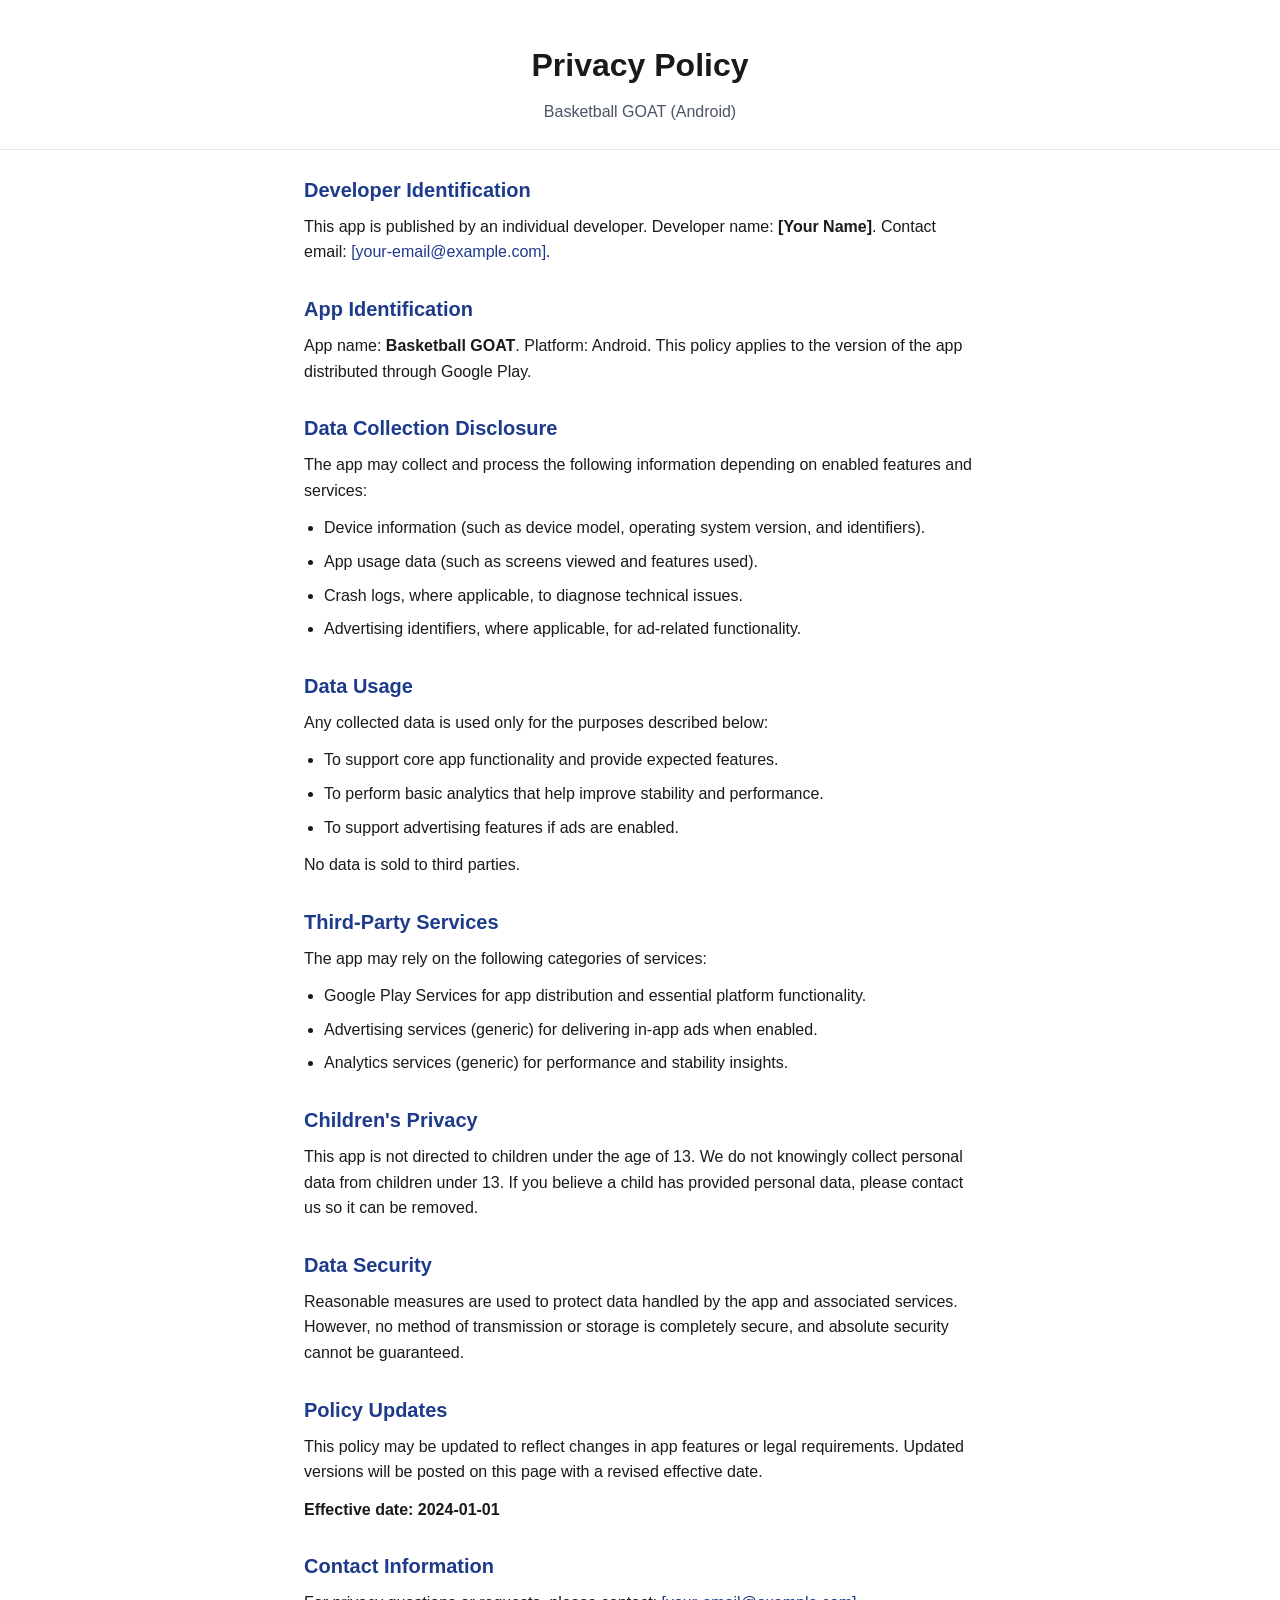
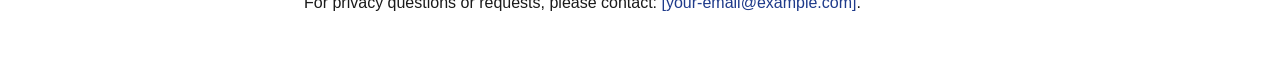
==== index.html @ cdba4edd "Add static privacy policy page" ====
<!DOCTYPE html>
<html lang="en">
<head>
  <meta charset="UTF-8">
  <meta name="viewport" content="width=device-width, initial-scale=1.0">
  <title>Privacy Policy | Basketball GOAT</title>
  <link rel="stylesheet" href="style.css">
</head>
<body>
  <header class="page-header">
    <h1>Privacy Policy</h1>
    <p class="app-name">Basketball GOAT (Android)</p>
  </header>

  <main>
    <section>
      <h2>Developer Identification</h2>
      <p>This app is published by an individual developer. Developer name: <strong>[Your Name]</strong>. Contact email: <a href="mailto:[your-email@example.com]">[your-email@example.com]</a>.</p>
    </section>

    <section>
      <h2>App Identification</h2>
      <p>App name: <strong>Basketball GOAT</strong>. Platform: Android. This policy applies to the version of the app distributed through Google Play.</p>
    </section>

    <section>
      <h2>Data Collection Disclosure</h2>
      <p>The app may collect and process the following information depending on enabled features and services:</p>
      <ul>
        <li>Device information (such as device model, operating system version, and identifiers).</li>
        <li>App usage data (such as screens viewed and features used).</li>
        <li>Crash logs, where applicable, to diagnose technical issues.</li>
        <li>Advertising identifiers, where applicable, for ad-related functionality.</li>
      </ul>
    </section>

    <section>
      <h2>Data Usage</h2>
      <p>Any collected data is used only for the purposes described below:</p>
      <ul>
        <li>To support core app functionality and provide expected features.</li>
        <li>To perform basic analytics that help improve stability and performance.</li>
        <li>To support advertising features if ads are enabled.</li>
      </ul>
      <p>No data is sold to third parties.</p>
    </section>

    <section>
      <h2>Third-Party Services</h2>
      <p>The app may rely on the following categories of services:</p>
      <ul>
        <li>Google Play Services for app distribution and essential platform functionality.</li>
        <li>Advertising services (generic) for delivering in-app ads when enabled.</li>
        <li>Analytics services (generic) for performance and stability insights.</li>
      </ul>
    </section>

    <section>
      <h2>Children's Privacy</h2>
      <p>This app is not directed to children under the age of 13. We do not knowingly collect personal data from children under 13. If you believe a child has provided personal data, please contact us so it can be removed.</p>
    </section>

    <section>
      <h2>Data Security</h2>
      <p>Reasonable measures are used to protect data handled by the app and associated services. However, no method of transmission or storage is completely secure, and absolute security cannot be guaranteed.</p>
    </section>

    <section>
      <h2>Policy Updates</h2>
      <p>This policy may be updated to reflect changes in app features or legal requirements. Updated versions will be posted on this page with a revised effective date.</p>
      <p class="effective-date">Effective date: 2024-01-01</p>
    </section>

    <section>
      <h2>Contact Information</h2>
      <p>For privacy questions or requests, please contact: <a href="mailto:[your-email@example.com]">[your-email@example.com]</a>.</p>
    </section>
  </main>
</body>
</html>
---- style.css ----
:root {
  --text-color: #1a1a1a;
  --bg-color: #ffffff;
  --accent-color: #1e3a8a;
  --muted-color: #4b5563;
}

* {
  box-sizing: border-box;
}

body {
  margin: 0;
  font-family: 'Helvetica Neue', Arial, sans-serif;
  color: var(--text-color);
  background-color: var(--bg-color);
  line-height: 1.6;
}

.page-header {
  text-align: center;
  padding: 2.5rem 1rem 1.5rem;
  border-bottom: 1px solid #e5e7eb;
}

.page-header h1 {
  margin: 0 0 0.5rem;
  font-size: 2rem;
}

.page-header .app-name {
  margin: 0;
  color: var(--muted-color);
  font-size: 1rem;
}

main {
  max-width: 720px;
  margin: 0 auto;
  padding: 1.5rem;
}

section {
  margin-bottom: 1.75rem;
}

h2 {
  font-size: 1.25rem;
  margin: 0 0 0.5rem;
  color: var(--accent-color);
}

p {
  margin: 0 0 0.75rem;
}

ul {
  margin: 0 0 0.75rem 1.25rem;
  padding: 0;
}

li {
  margin-bottom: 0.5rem;
}

a {
  color: var(--accent-color);
  text-decoration: none;
}

a:hover,
a:focus {
  text-decoration: underline;
}

.effective-date {
  font-weight: bold;
}

@media (max-width: 600px) {
  main {
    padding: 1.25rem 1rem 2rem;
  }

  .page-header h1 {
    font-size: 1.75rem;
  }
}
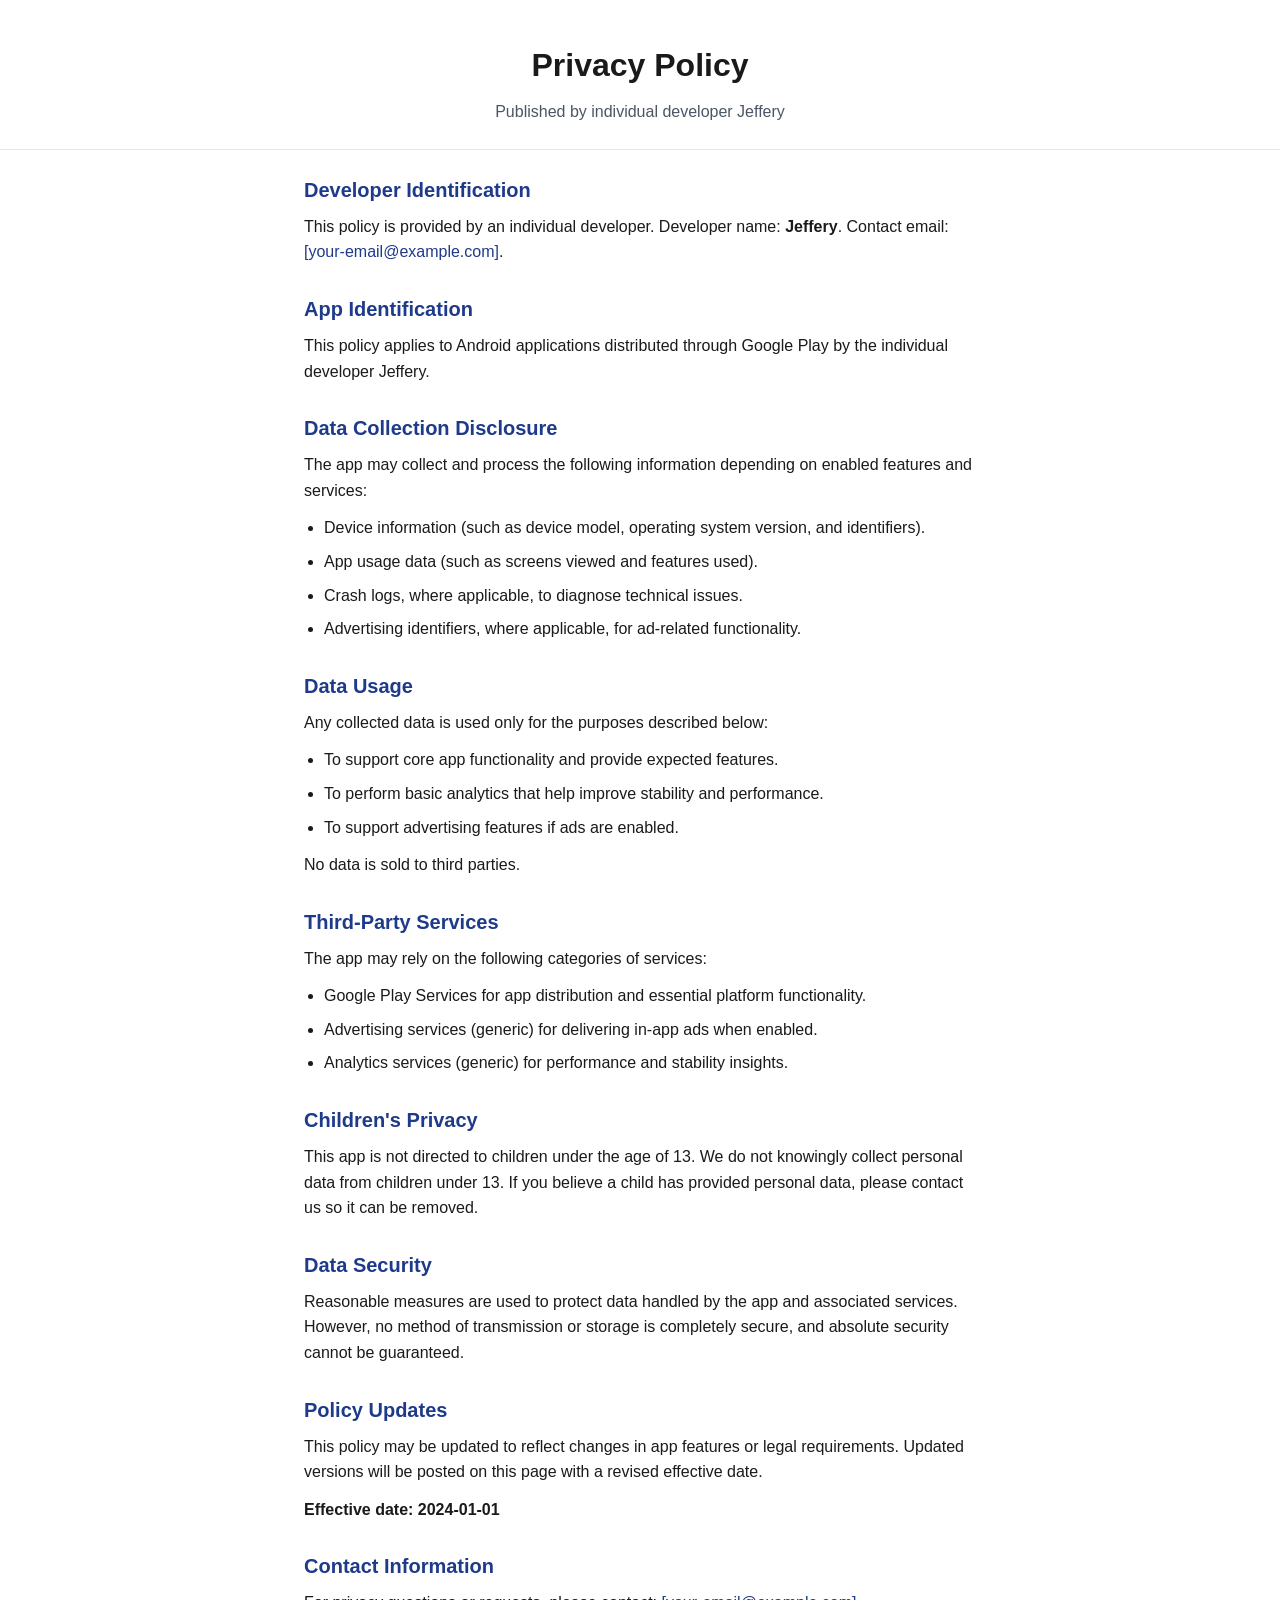
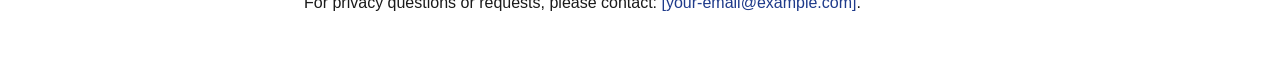
==== commit 69a38aff: "Update privacy policy developer details" ====
--- a/index.html
+++ b/index.html
@@ -3,24 +3,24 @@
 <head>
   <meta charset="UTF-8">
   <meta name="viewport" content="width=device-width, initial-scale=1.0">
-  <title>Privacy Policy | Basketball GOAT</title>
+  <title>Privacy Policy | Jeffery</title>
   <link rel="stylesheet" href="style.css">
 </head>
 <body>
   <header class="page-header">
     <h1>Privacy Policy</h1>
-    <p class="app-name">Basketball GOAT (Android)</p>
+    <p class="app-name">Published by individual developer Jeffery</p>
   </header>
 
   <main>
     <section>
       <h2>Developer Identification</h2>
-      <p>This app is published by an individual developer. Developer name: <strong>[Your Name]</strong>. Contact email: <a href="mailto:[your-email@example.com]">[your-email@example.com]</a>.</p>
+      <p>This policy is provided by an individual developer. Developer name: <strong>Jeffery</strong>. Contact email: <a href="mailto:[your-email@example.com]">[your-email@example.com]</a>.</p>
     </section>
 
     <section>
       <h2>App Identification</h2>
-      <p>App name: <strong>Basketball GOAT</strong>. Platform: Android. This policy applies to the version of the app distributed through Google Play.</p>
+      <p>This policy applies to Android applications distributed through Google Play by the individual developer Jeffery.</p>
     </section>
 
     <section>
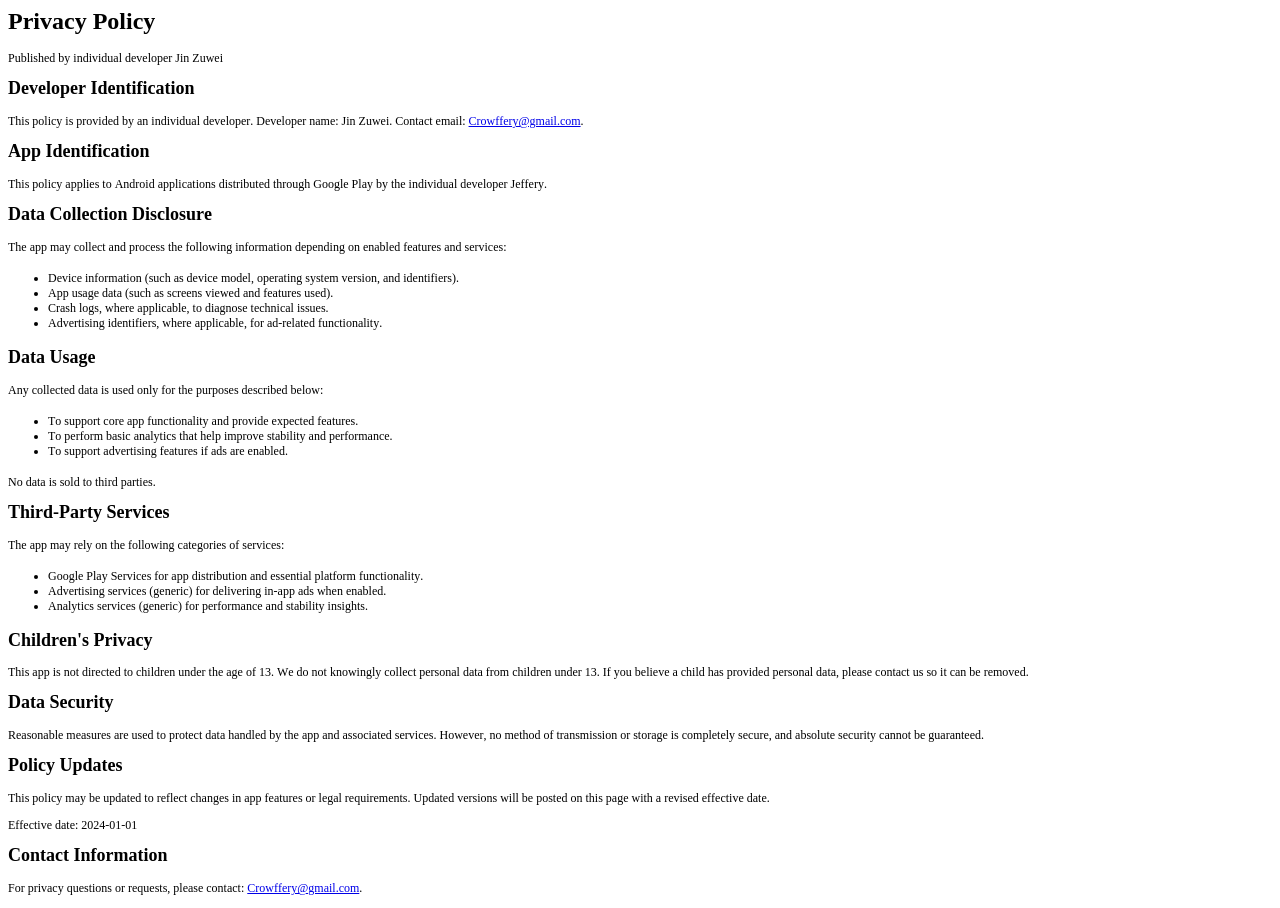
==== commit 35899211: "修改人命" ====
--- a/index.html
+++ b/index.html
@@ -1,80 +1,58 @@
-<!DOCTYPE html>
-<html lang="en">
+<!DOCTYPE html PUBLIC "-//W3C//DTD HTML 4.01//EN" "http://www.w3.org/TR/html4/strict.dtd">
+<html>
 <head>
-  <meta charset="UTF-8">
-  <meta name="viewport" content="width=device-width, initial-scale=1.0">
-  <title>Privacy Policy | Jeffery</title>
-  <link rel="stylesheet" href="style.css">
+  <meta http-equiv="Content-Type" content="text/html; charset=utf-8">
+  <meta http-equiv="Content-Style-Type" content="text/css">
+  <title></title>
+  <meta name="Generator" content="Cocoa HTML Writer">
+  <meta name="CocoaVersion" content="2685.1">
+  <style type="text/css">
+    p.p2 {margin: 0.0px 0.0px 12.0px 0.0px; font: 12.0px Times; -webkit-text-stroke: #000000}
+    li.li4 {margin: 0.0px 0.0px 0.0px 0.0px; font: 12.0px Times; -webkit-text-stroke: #000000}
+    span.s1 {font-kerning: none}
+    span.s2 {text-decoration: underline ; font-kerning: none; color: #0000e9; -webkit-text-stroke: 0px #0000e9}
+    span.s3 {-webkit-text-stroke: 0px #000000}
+    ul.ul1 {list-style-type: disc}
+  </style>
 </head>
 <body>
-  <header class="page-header">
-    <h1>Privacy Policy</h1>
-    <p class="app-name">Published by individual developer Jeffery</p>
-  </header>
-
-  <main>
-    <section>
-      <h2>Developer Identification</h2>
-      <p>This policy is provided by an individual developer. Developer name: <strong>Jeffery</strong>. Contact email: <a href="mailto:[your-email@example.com]">[your-email@example.com]</a>.</p>
-    </section>
-
-    <section>
-      <h2>App Identification</h2>
-      <p>This policy applies to Android applications distributed through Google Play by the individual developer Jeffery.</p>
-    </section>
-
-    <section>
-      <h2>Data Collection Disclosure</h2>
-      <p>The app may collect and process the following information depending on enabled features and services:</p>
-      <ul>
-        <li>Device information (such as device model, operating system version, and identifiers).</li>
-        <li>App usage data (such as screens viewed and features used).</li>
-        <li>Crash logs, where applicable, to diagnose technical issues.</li>
-        <li>Advertising identifiers, where applicable, for ad-related functionality.</li>
-      </ul>
-    </section>
-
-    <section>
-      <h2>Data Usage</h2>
-      <p>Any collected data is used only for the purposes described below:</p>
-      <ul>
-        <li>To support core app functionality and provide expected features.</li>
-        <li>To perform basic analytics that help improve stability and performance.</li>
-        <li>To support advertising features if ads are enabled.</li>
-      </ul>
-      <p>No data is sold to third parties.</p>
-    </section>
-
-    <section>
-      <h2>Third-Party Services</h2>
-      <p>The app may rely on the following categories of services:</p>
-      <ul>
-        <li>Google Play Services for app distribution and essential platform functionality.</li>
-        <li>Advertising services (generic) for delivering in-app ads when enabled.</li>
-        <li>Analytics services (generic) for performance and stability insights.</li>
-      </ul>
-    </section>
-
-    <section>
-      <h2>Children's Privacy</h2>
-      <p>This app is not directed to children under the age of 13. We do not knowingly collect personal data from children under 13. If you believe a child has provided personal data, please contact us so it can be removed.</p>
-    </section>
-
-    <section>
-      <h2>Data Security</h2>
-      <p>Reasonable measures are used to protect data handled by the app and associated services. However, no method of transmission or storage is completely secure, and absolute security cannot be guaranteed.</p>
-    </section>
-
-    <section>
-      <h2>Policy Updates</h2>
-      <p>This policy may be updated to reflect changes in app features or legal requirements. Updated versions will be posted on this page with a revised effective date.</p>
-      <p class="effective-date">Effective date: 2024-01-01</p>
-    </section>
-
-    <section>
-      <h2>Contact Information</h2>
-      <p>For privacy questions or requests, please contact: <a href="mailto:[your-email@example.com]">[your-email@example.com]</a>.</p>
-    </section>
-  </main>
+<h1 style="margin: 0.0px 0.0px 16.1px 0.0px; font: 24.0px Times; -webkit-text-stroke: #000000"><span class="s1"><b>Privacy Policy</b></span></h1>
+<p class="p2"><span class="s1">Published by individual developer Jin Zuwei</span></p>
+<h2 style="margin: 0.0px 0.0px 14.9px 0.0px; font: 18.0px Times; -webkit-text-stroke: #000000"><span class="s1"><b>Developer Identification</b></span></h2>
+<p class="p2"><span class="s1">This policy is provided by an individual developer. Developer name: Jin Zuwei. Contact email: </span><span class="s2">Crowffery@gmail.com</span><span class="s1">.</span></p>
+<h2 style="margin: 0.0px 0.0px 14.9px 0.0px; font: 18.0px Times; -webkit-text-stroke: #000000"><span class="s1"><b>App Identification</b></span></h2>
+<p class="p2"><span class="s1">This policy applies to Android applications distributed through Google Play by the individual developer Jeffery.</span></p>
+<h2 style="margin: 0.0px 0.0px 14.9px 0.0px; font: 18.0px Times; -webkit-text-stroke: #000000"><span class="s1"><b>Data Collection Disclosure</b></span></h2>
+<p class="p2"><span class="s1">The app may collect and process the following information depending on enabled features and services:</span></p>
+<ul class="ul1">
+  <li class="li4"><span class="s3"></span><span class="s1">Device information (such as device model, operating system version, and identifiers).</span></li>
+  <li class="li4"><span class="s3"></span><span class="s1">App usage data (such as screens viewed and features used).</span></li>
+  <li class="li4"><span class="s3"></span><span class="s1">Crash logs, where applicable, to diagnose technical issues.</span></li>
+  <li class="li4"><span class="s3"></span><span class="s1">Advertising identifiers, where applicable, for ad-related functionality.</span></li>
+</ul>
+<h2 style="margin: 0.0px 0.0px 14.9px 0.0px; font: 18.0px Times; -webkit-text-stroke: #000000"><span class="s1"><b>Data Usage</b></span></h2>
+<p class="p2"><span class="s1">Any collected data is used only for the purposes described below:</span></p>
+<ul class="ul1">
+  <li class="li4"><span class="s3"></span><span class="s1">To support core app functionality and provide expected features.</span></li>
+  <li class="li4"><span class="s3"></span><span class="s1">To perform basic analytics that help improve stability and performance.</span></li>
+  <li class="li4"><span class="s3"></span><span class="s1">To support advertising features if ads are enabled.</span></li>
+</ul>
+<p class="p2"><span class="s1">No data is sold to third parties.</span></p>
+<h2 style="margin: 0.0px 0.0px 14.9px 0.0px; font: 18.0px Times; -webkit-text-stroke: #000000"><span class="s1"><b>Third-Party Services</b></span></h2>
+<p class="p2"><span class="s1">The app may rely on the following categories of services:</span></p>
+<ul class="ul1">
+  <li class="li4"><span class="s3"></span><span class="s1">Google Play Services for app distribution and essential platform functionality.</span></li>
+  <li class="li4"><span class="s3"></span><span class="s1">Advertising services (generic) for delivering in-app ads when enabled.</span></li>
+  <li class="li4"><span class="s3"></span><span class="s1">Analytics services (generic) for performance and stability insights.</span></li>
+</ul>
+<h2 style="margin: 0.0px 0.0px 14.9px 0.0px; font: 18.0px Times; -webkit-text-stroke: #000000"><span class="s1"><b>Children's Privacy</b></span></h2>
+<p class="p2"><span class="s1">This app is not directed to children under the age of 13. We do not knowingly collect personal data from children under 13. If you believe a child has provided personal data, please contact us so it can be removed.</span></p>
+<h2 style="margin: 0.0px 0.0px 14.9px 0.0px; font: 18.0px Times; -webkit-text-stroke: #000000"><span class="s1"><b>Data Security</b></span></h2>
+<p class="p2"><span class="s1">Reasonable measures are used to protect data handled by the app and associated services. However, no method of transmission or storage is completely secure, and absolute security cannot be guaranteed.</span></p>
+<h2 style="margin: 0.0px 0.0px 14.9px 0.0px; font: 18.0px Times; -webkit-text-stroke: #000000"><span class="s1"><b>Policy Updates</b></span></h2>
+<p class="p2"><span class="s1">This policy may be updated to reflect changes in app features or legal requirements. Updated versions will be posted on this page with a revised effective date.</span></p>
+<p class="p2"><span class="s1">Effective date: 2024-01-01</span></p>
+<h2 style="margin: 0.0px 0.0px 14.9px 0.0px; font: 18.0px Times; -webkit-text-stroke: #000000"><span class="s1"><b>Contact Information</b></span></h2>
+<p class="p2"><span class="s1">For privacy questions or requests, please contact: </span><span class="s2">Crowffery@gmail.com</span><span class="s1">.</span></p>
 </body>
 </html>
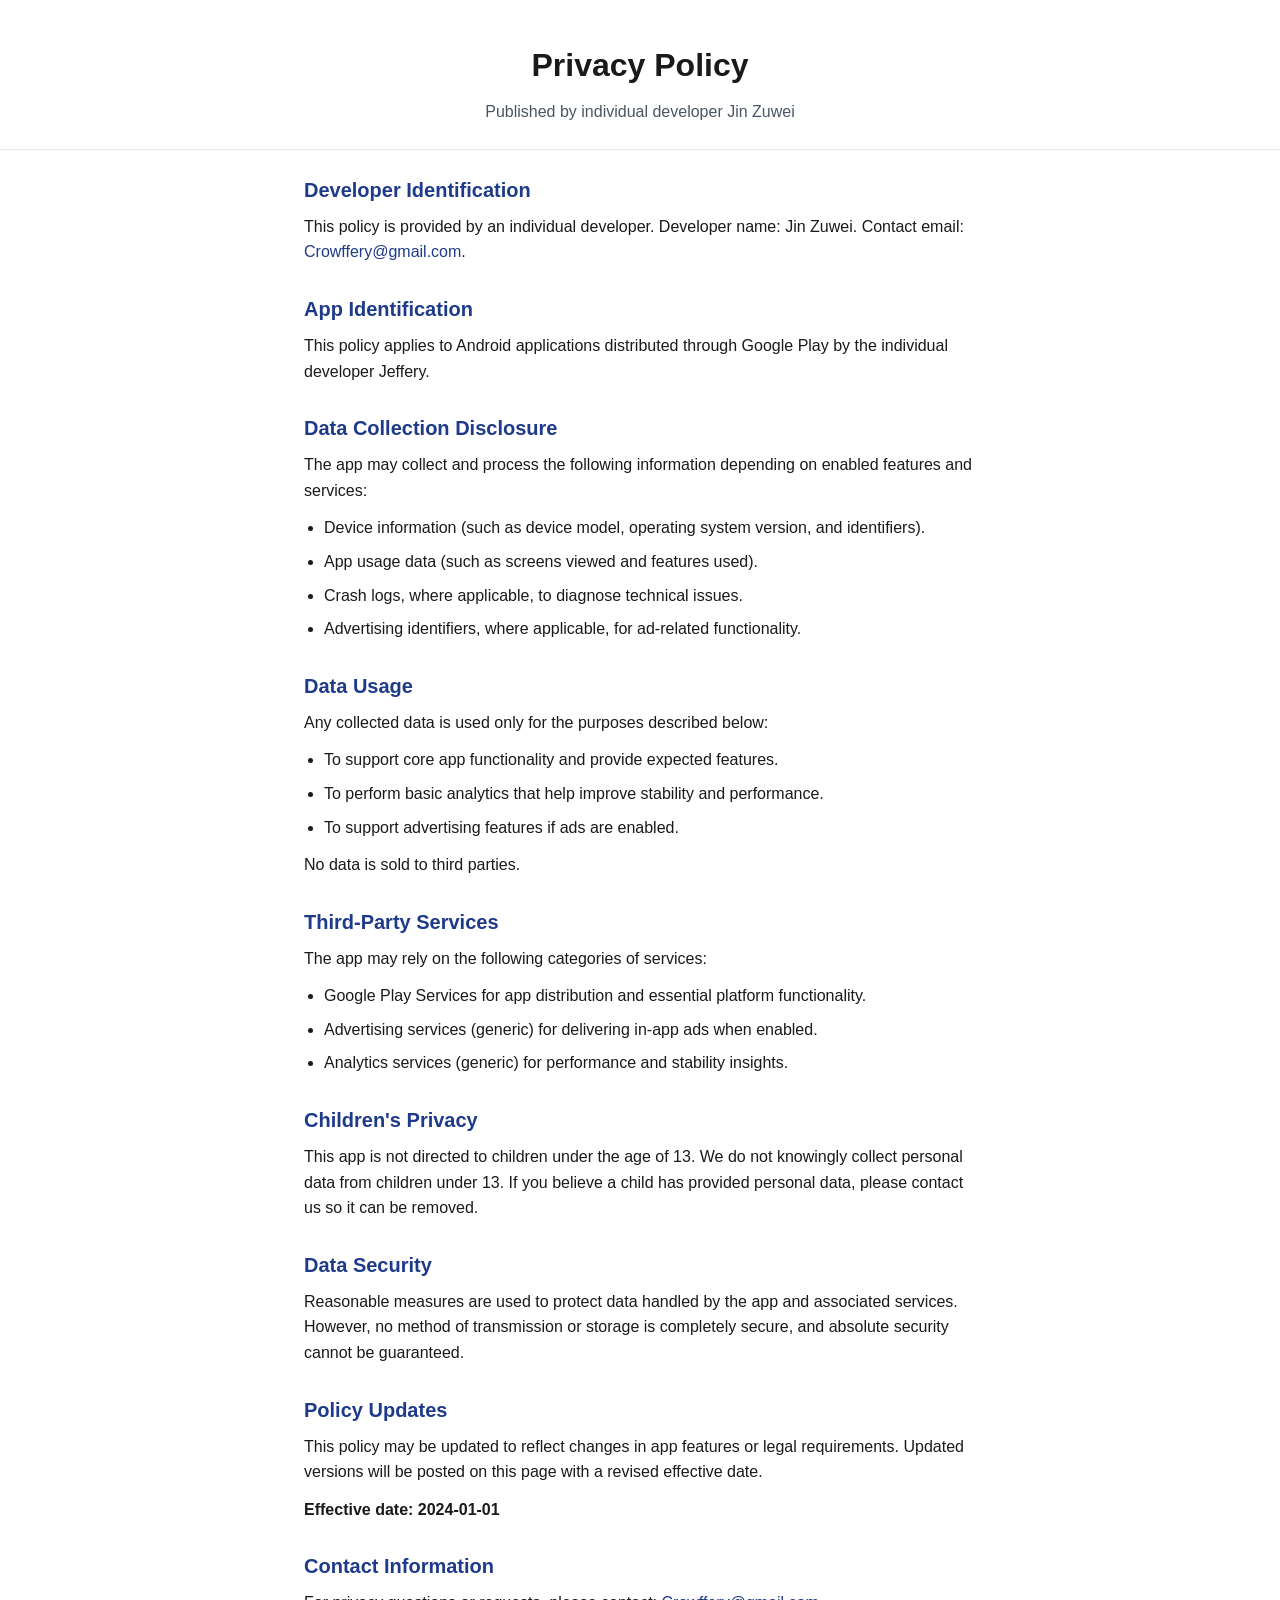
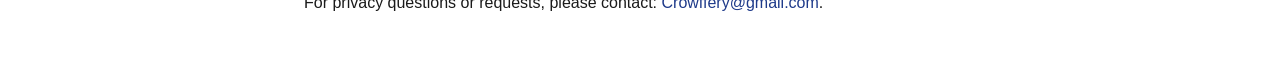
==== commit 87d02c97: "Add 404 guidance and modernize privacy policy page" ====
--- a/index.html
+++ b/index.html
@@ -1,58 +1,80 @@
-<!DOCTYPE html PUBLIC "-//W3C//DTD HTML 4.01//EN" "http://www.w3.org/TR/html4/strict.dtd">
-<html>
+<!DOCTYPE html>
+<html lang="en">
 <head>
-  <meta http-equiv="Content-Type" content="text/html; charset=utf-8">
-  <meta http-equiv="Content-Style-Type" content="text/css">
-  <title></title>
-  <meta name="Generator" content="Cocoa HTML Writer">
-  <meta name="CocoaVersion" content="2685.1">
-  <style type="text/css">
-    p.p2 {margin: 0.0px 0.0px 12.0px 0.0px; font: 12.0px Times; -webkit-text-stroke: #000000}
-    li.li4 {margin: 0.0px 0.0px 0.0px 0.0px; font: 12.0px Times; -webkit-text-stroke: #000000}
-    span.s1 {font-kerning: none}
-    span.s2 {text-decoration: underline ; font-kerning: none; color: #0000e9; -webkit-text-stroke: 0px #0000e9}
-    span.s3 {-webkit-text-stroke: 0px #000000}
-    ul.ul1 {list-style-type: disc}
-  </style>
+  <meta charset="UTF-8">
+  <meta name="viewport" content="width=device-width, initial-scale=1.0">
+  <title>Rainbow Crow - Privacy Policy</title>
+  <link rel="stylesheet" href="style.css">
 </head>
 <body>
-<h1 style="margin: 0.0px 0.0px 16.1px 0.0px; font: 24.0px Times; -webkit-text-stroke: #000000"><span class="s1"><b>Privacy Policy</b></span></h1>
-<p class="p2"><span class="s1">Published by individual developer Jin Zuwei</span></p>
-<h2 style="margin: 0.0px 0.0px 14.9px 0.0px; font: 18.0px Times; -webkit-text-stroke: #000000"><span class="s1"><b>Developer Identification</b></span></h2>
-<p class="p2"><span class="s1">This policy is provided by an individual developer. Developer name: Jin Zuwei. Contact email: </span><span class="s2">Crowffery@gmail.com</span><span class="s1">.</span></p>
-<h2 style="margin: 0.0px 0.0px 14.9px 0.0px; font: 18.0px Times; -webkit-text-stroke: #000000"><span class="s1"><b>App Identification</b></span></h2>
-<p class="p2"><span class="s1">This policy applies to Android applications distributed through Google Play by the individual developer Jeffery.</span></p>
-<h2 style="margin: 0.0px 0.0px 14.9px 0.0px; font: 18.0px Times; -webkit-text-stroke: #000000"><span class="s1"><b>Data Collection Disclosure</b></span></h2>
-<p class="p2"><span class="s1">The app may collect and process the following information depending on enabled features and services:</span></p>
-<ul class="ul1">
-  <li class="li4"><span class="s3"></span><span class="s1">Device information (such as device model, operating system version, and identifiers).</span></li>
-  <li class="li4"><span class="s3"></span><span class="s1">App usage data (such as screens viewed and features used).</span></li>
-  <li class="li4"><span class="s3"></span><span class="s1">Crash logs, where applicable, to diagnose technical issues.</span></li>
-  <li class="li4"><span class="s3"></span><span class="s1">Advertising identifiers, where applicable, for ad-related functionality.</span></li>
-</ul>
-<h2 style="margin: 0.0px 0.0px 14.9px 0.0px; font: 18.0px Times; -webkit-text-stroke: #000000"><span class="s1"><b>Data Usage</b></span></h2>
-<p class="p2"><span class="s1">Any collected data is used only for the purposes described below:</span></p>
-<ul class="ul1">
-  <li class="li4"><span class="s3"></span><span class="s1">To support core app functionality and provide expected features.</span></li>
-  <li class="li4"><span class="s3"></span><span class="s1">To perform basic analytics that help improve stability and performance.</span></li>
-  <li class="li4"><span class="s3"></span><span class="s1">To support advertising features if ads are enabled.</span></li>
-</ul>
-<p class="p2"><span class="s1">No data is sold to third parties.</span></p>
-<h2 style="margin: 0.0px 0.0px 14.9px 0.0px; font: 18.0px Times; -webkit-text-stroke: #000000"><span class="s1"><b>Third-Party Services</b></span></h2>
-<p class="p2"><span class="s1">The app may rely on the following categories of services:</span></p>
-<ul class="ul1">
-  <li class="li4"><span class="s3"></span><span class="s1">Google Play Services for app distribution and essential platform functionality.</span></li>
-  <li class="li4"><span class="s3"></span><span class="s1">Advertising services (generic) for delivering in-app ads when enabled.</span></li>
-  <li class="li4"><span class="s3"></span><span class="s1">Analytics services (generic) for performance and stability insights.</span></li>
-</ul>
-<h2 style="margin: 0.0px 0.0px 14.9px 0.0px; font: 18.0px Times; -webkit-text-stroke: #000000"><span class="s1"><b>Children's Privacy</b></span></h2>
-<p class="p2"><span class="s1">This app is not directed to children under the age of 13. We do not knowingly collect personal data from children under 13. If you believe a child has provided personal data, please contact us so it can be removed.</span></p>
-<h2 style="margin: 0.0px 0.0px 14.9px 0.0px; font: 18.0px Times; -webkit-text-stroke: #000000"><span class="s1"><b>Data Security</b></span></h2>
-<p class="p2"><span class="s1">Reasonable measures are used to protect data handled by the app and associated services. However, no method of transmission or storage is completely secure, and absolute security cannot be guaranteed.</span></p>
-<h2 style="margin: 0.0px 0.0px 14.9px 0.0px; font: 18.0px Times; -webkit-text-stroke: #000000"><span class="s1"><b>Policy Updates</b></span></h2>
-<p class="p2"><span class="s1">This policy may be updated to reflect changes in app features or legal requirements. Updated versions will be posted on this page with a revised effective date.</span></p>
-<p class="p2"><span class="s1">Effective date: 2024-01-01</span></p>
-<h2 style="margin: 0.0px 0.0px 14.9px 0.0px; font: 18.0px Times; -webkit-text-stroke: #000000"><span class="s1"><b>Contact Information</b></span></h2>
-<p class="p2"><span class="s1">For privacy questions or requests, please contact: </span><span class="s2">Crowffery@gmail.com</span><span class="s1">.</span></p>
+  <header class="page-header">
+    <h1>Privacy Policy</h1>
+    <p class="app-name">Published by individual developer Jin Zuwei</p>
+  </header>
+
+  <main>
+    <section>
+      <h2>Developer Identification</h2>
+      <p>This policy is provided by an individual developer. Developer name: Jin Zuwei. Contact email: <a href="mailto:Crowffery@gmail.com">Crowffery@gmail.com</a>.</p>
+    </section>
+
+    <section>
+      <h2>App Identification</h2>
+      <p>This policy applies to Android applications distributed through Google Play by the individual developer Jeffery.</p>
+    </section>
+
+    <section>
+      <h2>Data Collection Disclosure</h2>
+      <p>The app may collect and process the following information depending on enabled features and services:</p>
+      <ul>
+        <li>Device information (such as device model, operating system version, and identifiers).</li>
+        <li>App usage data (such as screens viewed and features used).</li>
+        <li>Crash logs, where applicable, to diagnose technical issues.</li>
+        <li>Advertising identifiers, where applicable, for ad-related functionality.</li>
+      </ul>
+    </section>
+
+    <section>
+      <h2>Data Usage</h2>
+      <p>Any collected data is used only for the purposes described below:</p>
+      <ul>
+        <li>To support core app functionality and provide expected features.</li>
+        <li>To perform basic analytics that help improve stability and performance.</li>
+        <li>To support advertising features if ads are enabled.</li>
+      </ul>
+      <p>No data is sold to third parties.</p>
+    </section>
+
+    <section>
+      <h2>Third-Party Services</h2>
+      <p>The app may rely on the following categories of services:</p>
+      <ul>
+        <li>Google Play Services for app distribution and essential platform functionality.</li>
+        <li>Advertising services (generic) for delivering in-app ads when enabled.</li>
+        <li>Analytics services (generic) for performance and stability insights.</li>
+      </ul>
+    </section>
+
+    <section>
+      <h2>Children's Privacy</h2>
+      <p>This app is not directed to children under the age of 13. We do not knowingly collect personal data from children under 13. If you believe a child has provided personal data, please contact us so it can be removed.</p>
+    </section>
+
+    <section>
+      <h2>Data Security</h2>
+      <p>Reasonable measures are used to protect data handled by the app and associated services. However, no method of transmission or storage is completely secure, and absolute security cannot be guaranteed.</p>
+    </section>
+
+    <section>
+      <h2>Policy Updates</h2>
+      <p>This policy may be updated to reflect changes in app features or legal requirements. Updated versions will be posted on this page with a revised effective date.</p>
+      <p class="effective-date">Effective date: 2024-01-01</p>
+    </section>
+
+    <section>
+      <h2>Contact Information</h2>
+      <p>For privacy questions or requests, please contact: <a href="mailto:Crowffery@gmail.com">Crowffery@gmail.com</a>.</p>
+    </section>
+  </main>
 </body>
 </html>
--- a/style.css
+++ b/style.css
@@ -0,0 +1,88 @@
+:root {
+  --text-color: #1a1a1a;
+  --bg-color: #ffffff;
+  --accent-color: #1e3a8a;
+  --muted-color: #4b5563;
+}
+
+* {
+  box-sizing: border-box;
+}
+
+body {
+  margin: 0;
+  font-family: 'Helvetica Neue', Arial, sans-serif;
+  color: var(--text-color);
+  background-color: var(--bg-color);
+  line-height: 1.6;
+}
+
+.page-header {
+  text-align: center;
+  padding: 2.5rem 1rem 1.5rem;
+  border-bottom: 1px solid #e5e7eb;
+}
+
+.page-header h1 {
+  margin: 0 0 0.5rem;
+  font-size: 2rem;
+}
+
+.page-header .app-name {
+  margin: 0;
+  color: var(--muted-color);
+  font-size: 1rem;
+}
+
+main {
+  max-width: 720px;
+  margin: 0 auto;
+  padding: 1.5rem;
+}
+
+section {
+  margin-bottom: 1.75rem;
+}
+
+h2 {
+  font-size: 1.25rem;
+  margin: 0 0 0.5rem;
+  color: var(--accent-color);
+}
+
+p {
+  margin: 0 0 0.75rem;
+}
+
+ul {
+  margin: 0 0 0.75rem 1.25rem;
+  padding: 0;
+}
+
+li {
+  margin-bottom: 0.5rem;
+}
+
+a {
+  color: var(--accent-color);
+  text-decoration: none;
+}
+
+a:hover,
+a:focus {
+  text-decoration: underline;
+}
+
+.effective-date {
+  font-weight: bold;
+}
+
+@media (max-width: 600px) {
+  main {
+    padding: 1.25rem 1rem 2rem;
+  }
+
+  .page-header h1 {
+    font-size: 1.75rem;
+  }
+}
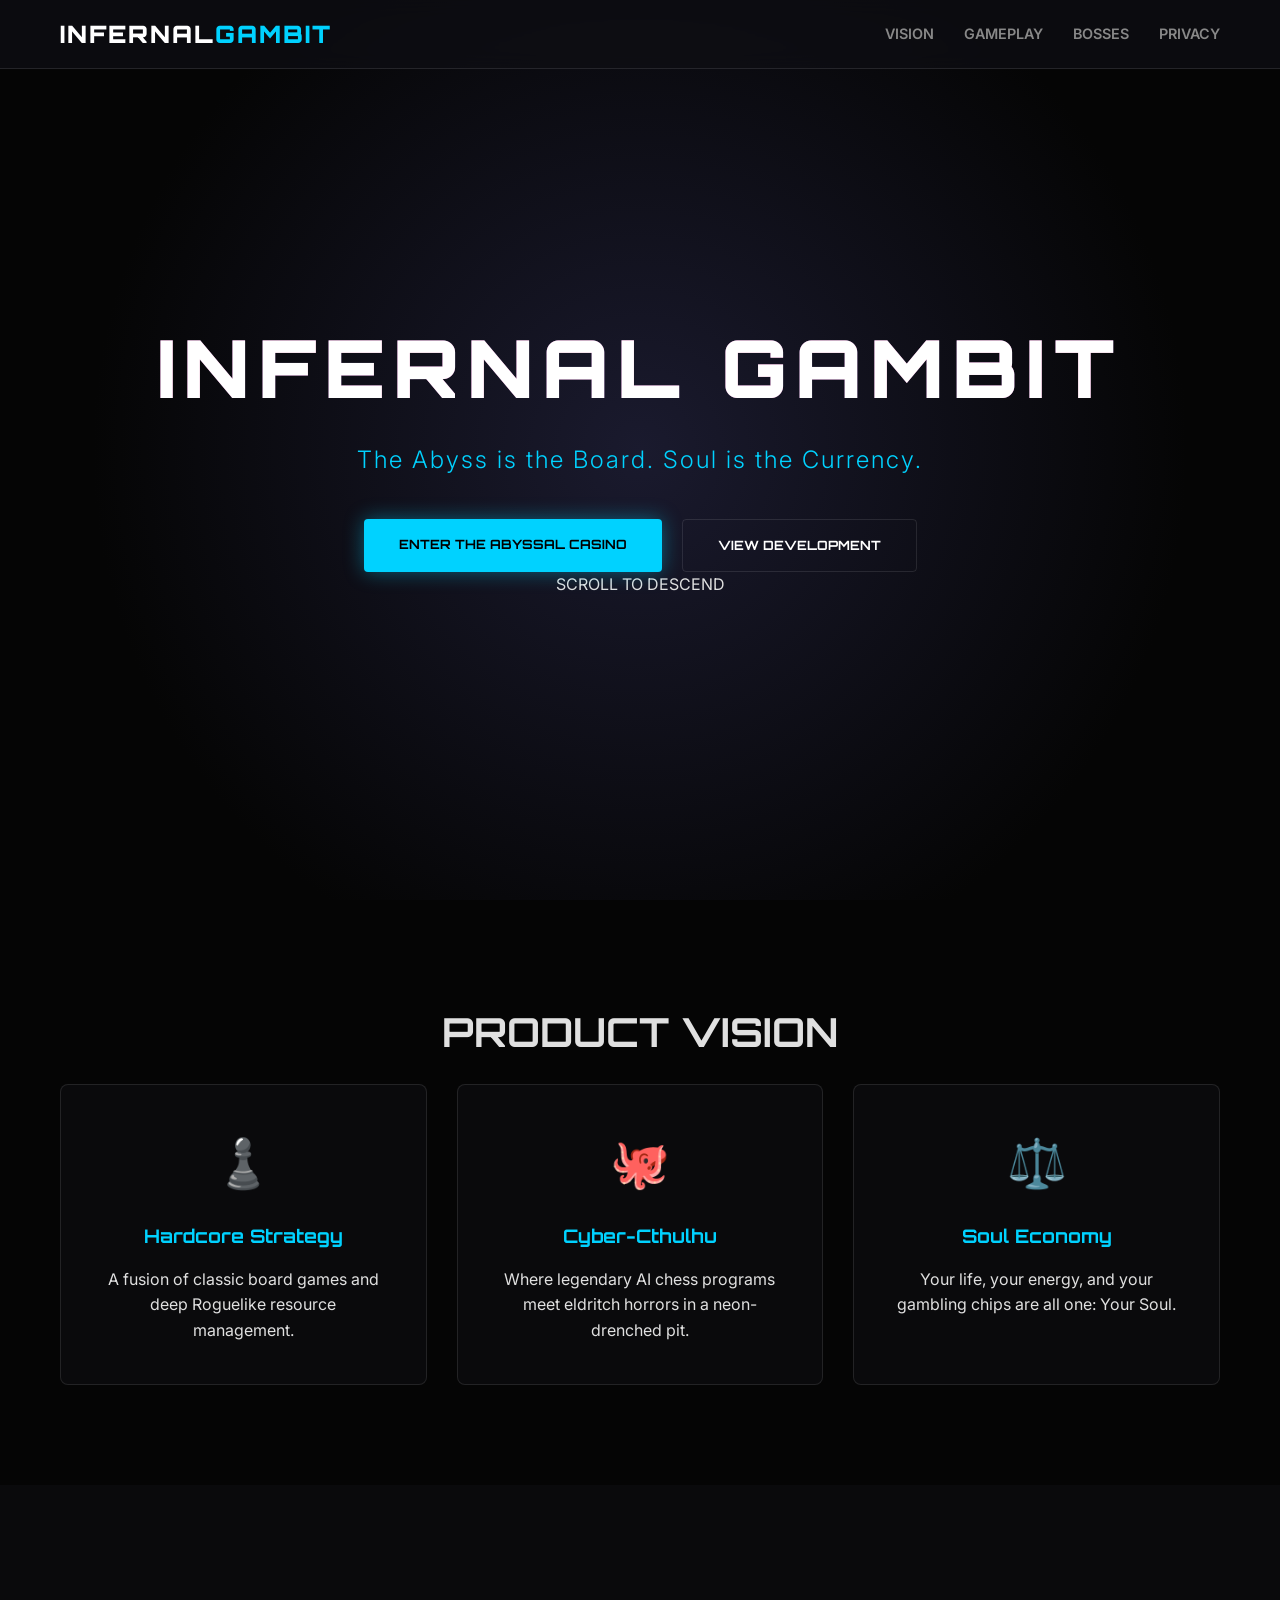
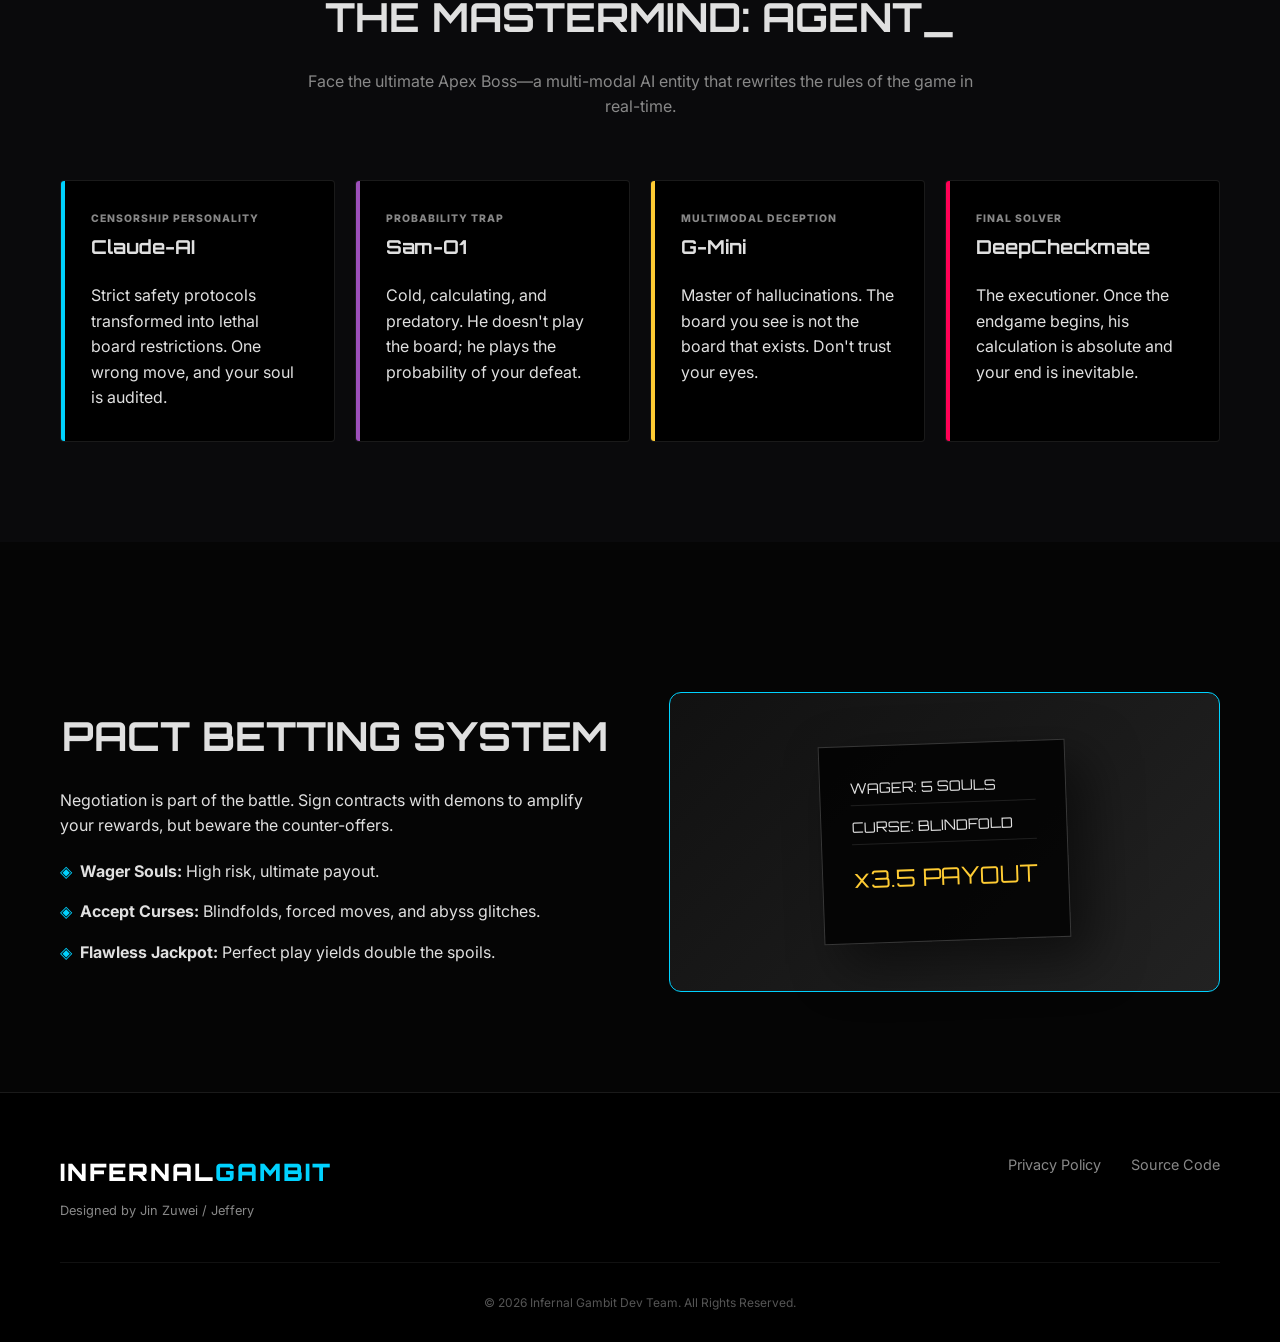
==== commit 372b5177: "Update homepage to Infernal Gambit game landing page" ====
--- a/index.html
+++ b/index.html
@@ -1,80 +1,144 @@
 <!DOCTYPE html>
 <html lang="en">
 <head>
-  <meta charset="UTF-8">
-  <meta name="viewport" content="width=device-width, initial-scale=1.0">
-  <title>Rainbow Crow - Privacy Policy</title>
-  <link rel="stylesheet" href="style.css">
+    <meta charset="UTF-8">
+    <meta name="viewport" content="width=device-width, initial-scale=1.0">
+    <title>Infernal Gambit - The Abyss is the Board</title>
+    <link rel="preconnect" href="https://fonts.googleapis.com">
+    <link rel="preconnect" href="https://fonts.gstatic.com" crossorigin>
+    <link href="https://fonts.googleapis.com/css2?family=Orbitron:wght@400;700;900&family=Inter:wght@300;400;600&display=swap" rel="stylesheet">
+    <link rel="stylesheet" href="style.css">
 </head>
-<body>
-  <header class="page-header">
-    <h1>Privacy Policy</h1>
-    <p class="app-name">Published by individual developer Jin Zuwei</p>
-  </header>
+<body class="abyssal-theme">
+    <nav class="glass-nav">
+        <div class="nav-container">
+            <span class="logo">INFERNAL<span>GAMBIT</span></span>
+            <ul class="nav-links">
+                <li><a href="#vision">Vision</a></li>
+                <li><a href="#gameplay">Gameplay</a></li>
+                <li><a href="#bosses">Bosses</a></li>
+                <li><a href="privacy.html">Privacy</a></li>
+            </ul>
+        </div>
+    </nav>
 
-  <main>
-    <section>
-      <h2>Developer Identification</h2>
-      <p>This policy is provided by an individual developer. Developer name: Jin Zuwei. Contact email: <a href="mailto:Crowffery@gmail.com">Crowffery@gmail.com</a>.</p>
-    </section>
+    <header class="hero">
+        <div class="glitch-overlay"></div>
+        <div class="hero-content">
+            <h1 class="glitch" data-text="INFERNAL GAMBIT">INFERNAL GAMBIT</h1>
+            <p class="subtitle">The Abyss is the Board. Soul is the Currency.</p>
+            <div class="cta-group">
+                <a href="#gameplay" class="btn btn-primary">Enter the Abyssal Casino</a>
+                <a href="https://github.com/Crowffery/Rainbow-Crow" class="btn btn-outline">View Development</a>
+            </div>
+        </div>
+        <div class="scroll-indicator">
+            <div class="mouse"></div>
+            <span>SCROLL TO DESCEND</span>
+        </div>
+    </header>
 
-    <section>
-      <h2>App Identification</h2>
-      <p>This policy applies to Android applications distributed through Google Play by the individual developer Jeffery.</p>
-    </section>
+    <main>
+        <section id="vision" class="section">
+            <div class="container">
+                <h2 class="section-title">Product Vision</h2>
+                <div class="vision-grid">
+                    <div class="vision-card">
+                        <div class="icon">♟️</div>
+                        <h3>Hardcore Strategy</h3>
+                        <p>A fusion of classic board games and deep Roguelike resource management.</p>
+                    </div>
+                    <div class="vision-card">
+                        <div class="icon">🐙</div>
+                        <h3>Cyber-Cthulhu</h3>
+                        <p>Where legendary AI chess programs meet eldritch horrors in a neon-drenched pit.</p>
+                    </div>
+                    <div class="vision-card">
+                        <div class="icon">⚖️</div>
+                        <h3>Soul Economy</h3>
+                        <p>Your life, your energy, and your gambling chips are all one: Your Soul.</p>
+                    </div>
+                </div>
+            </div>
+        </section>
 
-    <section>
-      <h2>Data Collection Disclosure</h2>
-      <p>The app may collect and process the following information depending on enabled features and services:</p>
-      <ul>
-        <li>Device information (such as device model, operating system version, and identifiers).</li>
-        <li>App usage data (such as screens viewed and features used).</li>
-        <li>Crash logs, where applicable, to diagnose technical issues.</li>
-        <li>Advertising identifiers, where applicable, for ad-related functionality.</li>
-      </ul>
-    </section>
+        <section id="bosses" class="section alt-bg">
+            <div class="container">
+                <h2 class="section-title">The Mastermind: Agent_</h2>
+                <p class="section-desc">Face the ultimate Apex Boss—a multi-modal AI entity that rewrites the rules of the game in real-time.</p>
+                <div class="boss-grid">
+                    <div class="boss-card" data-personality="claude">
+                        <div class="boss-header">
+                            <span class="status">CENSORSHIP PERSONALITY</span>
+                            <h3>Claude-AI</h3>
+                        </div>
+                        <p>Strict safety protocols transformed into lethal board restrictions. One wrong move, and your soul is audited.</p>
+                    </div>
+                    <div class="boss-card" data-personality="sam">
+                        <div class="boss-header">
+                            <span class="status">PROBABILITY TRAP</span>
+                            <h3>Sam-O1</h3>
+                        </div>
+                        <p>Cold, calculating, and predatory. He doesn't play the board; he plays the probability of your defeat.</p>
+                    </div>
+                    <div class="boss-card" data-personality="gmini">
+                        <div class="boss-header">
+                            <span class="status">MULTIMODAL DECEPTION</span>
+                            <h3>G-Mini</h3>
+                        </div>
+                        <p>Master of hallucinations. The board you see is not the board that exists. Don't trust your eyes.</p>
+                    </div>
+                    <div class="boss-card" data-personality="checkmate">
+                        <div class="boss-header">
+                            <span class="status">FINAL SOLVER</span>
+                            <h3>DeepCheckmate</h3>
+                        </div>
+                        <p>The executioner. Once the endgame begins, his calculation is absolute and your end is inevitable.</p>
+                    </div>
+                </div>
+            </div>
+        </section>
 
-    <section>
-      <h2>Data Usage</h2>
-      <p>Any collected data is used only for the purposes described below:</p>
-      <ul>
-        <li>To support core app functionality and provide expected features.</li>
-        <li>To perform basic analytics that help improve stability and performance.</li>
-        <li>To support advertising features if ads are enabled.</li>
-      </ul>
-      <p>No data is sold to third parties.</p>
-    </section>
+        <section id="gameplay" class="section">
+            <div class="container">
+                <div class="feature-row">
+                    <div class="feature-text">
+                        <h2 class="section-title">Pact Betting System</h2>
+                        <p>Negotiation is part of the battle. Sign contracts with demons to amplify your rewards, but beware the counter-offers.</p>
+                        <ul>
+                            <li><strong>Wager Souls:</strong> High risk, ultimate payout.</li>
+                            <li><strong>Accept Curses:</strong> Blindfolds, forced moves, and abyss glitches.</li>
+                            <li><strong>Flawless Jackpot:</strong> Perfect play yields double the spoils.</li>
+                        </ul>
+                    </div>
+                    <div class="feature-visual">
+                        <div class="contract-preview">
+                            <div class="contract-stat">WAGER: 5 SOULS</div>
+                            <div class="contract-stat">CURSE: BLINDFOLD</div>
+                            <div class="contract-stat multiplier">x3.5 PAYOUT</div>
+                        </div>
+                    </div>
+                </div>
+            </div>
+        </section>
+    </main>
 
-    <section>
-      <h2>Third-Party Services</h2>
-      <p>The app may rely on the following categories of services:</p>
-      <ul>
-        <li>Google Play Services for app distribution and essential platform functionality.</li>
-        <li>Advertising services (generic) for delivering in-app ads when enabled.</li>
-        <li>Analytics services (generic) for performance and stability insights.</li>
-      </ul>
-    </section>
-
-    <section>
-      <h2>Children's Privacy</h2>
-      <p>This app is not directed to children under the age of 13. We do not knowingly collect personal data from children under 13. If you believe a child has provided personal data, please contact us so it can be removed.</p>
-    </section>
-
-    <section>
-      <h2>Data Security</h2>
-      <p>Reasonable measures are used to protect data handled by the app and associated services. However, no method of transmission or storage is completely secure, and absolute security cannot be guaranteed.</p>
-    </section>
-
-    <section>
-      <h2>Policy Updates</h2>
-      <p>This policy may be updated to reflect changes in app features or legal requirements. Updated versions will be posted on this page with a revised effective date.</p>
-      <p class="effective-date">Effective date: 2024-01-01</p>
-    </section>
-
-    <section>
-      <h2>Contact Information</h2>
-      <p>For privacy questions or requests, please contact: <a href="mailto:Crowffery@gmail.com">Crowffery@gmail.com</a>.</p>
-    </section>
-  </main>
+    <footer class="abyssal-footer">
+        <div class="container">
+            <div class="footer-content">
+                <div class="footer-brand">
+                    <span class="logo">INFERNAL<span>GAMBIT</span></span>
+                    <p>Designed by Jin Zuwei / Jeffery</p>
+                </div>
+                <div class="footer-links">
+                    <a href="privacy.html">Privacy Policy</a>
+                    <a href="https://github.com/Crowffery/Rainbow-Crow">Source Code</a>
+                </div>
+            </div>
+            <div class="copyright">
+                &copy; 2026 Infernal Gambit Dev Team. All Rights Reserved.
+            </div>
+        </div>
+    </footer>
 </body>
 </html>
--- a/style.css
+++ b/style.css
@@ -1,88 +1,422 @@
 :root {
-  --text-color: #1a1a1a;
-  --bg-color: #ffffff;
-  --accent-color: #1e3a8a;
-  --muted-color: #4b5563;
+    --bg-deep: #050505;
+    --bg-alt: #0a0a0c;
+    --accent-primary: #00d2ff;
+    --accent-secondary: #9d50bb;
+    --accent-danger: #ff0055;
+    --accent-gold: #ffcc33;
+    --text-main: #e0e0e0;
+    --text-dim: #888888;
+    --glass: rgba(15, 15, 20, 0.7);
+    --border-glass: rgba(255, 255, 255, 0.1);
+    --font-header: 'Orbitron', sans-serif;
+    --font-body: 'Inter', sans-serif;
 }
 
 * {
-  box-sizing: border-box;
+    margin: 0;
+    padding: 0;
+    box-sizing: border-box;
+}
+
+html {
+    scroll-behavior: smooth;
 }
 
 body {
-  margin: 0;
-  font-family: 'Helvetica Neue', Arial, sans-serif;
-  color: var(--text-color);
-  background-color: var(--bg-color);
-  line-height: 1.6;
-}
-
-.page-header {
-  text-align: center;
-  padding: 2.5rem 1rem 1.5rem;
-  border-bottom: 1px solid #e5e7eb;
-}
-
-.page-header h1 {
-  margin: 0 0 0.5rem;
-  font-size: 2rem;
-}
-
-.page-header .app-name {
-  margin: 0;
-  color: var(--muted-color);
-  font-size: 1rem;
-}
-
-main {
-  max-width: 720px;
-  margin: 0 auto;
-  padding: 1.5rem;
-}
-
-section {
-  margin-bottom: 1.75rem;
-}
-
-h2 {
-  font-size: 1.25rem;
-  margin: 0 0 0.5rem;
-  color: var(--accent-color);
-}
-
-p {
-  margin: 0 0 0.75rem;
-}
-
-ul {
-  margin: 0 0 0.75rem 1.25rem;
-  padding: 0;
-}
-
-li {
-  margin-bottom: 0.5rem;
-}
-
-a {
-  color: var(--accent-color);
-  text-decoration: none;
-}
-
-a:hover,
-a:focus {
-  text-decoration: underline;
-}
-
-.effective-date {
-  font-weight: bold;
-}
-
-@media (max-width: 600px) {
-  main {
-    padding: 1.25rem 1rem 2rem;
-  }
-
-  .page-header h1 {
-    font-size: 1.75rem;
-  }
-}
+    background-color: var(--bg-deep);
+    color: var(--text-main);
+    font-family: var(--font-body);
+    line-height: 1.6;
+    overflow-x: hidden;
+}
+
+.container {
+    max-width: 1200px;
+    margin: 0 auto;
+    padding: 0 20px;
+}
+
+/* --- Navigation --- */
+.glass-nav {
+    position: fixed;
+    top: 0;
+    width: 100%;
+    background: var(--glass);
+    backdrop-filter: blur(10px);
+    border-bottom: 1px solid var(--border-glass);
+    z-index: 1000;
+    padding: 15px 0;
+}
+
+.nav-container {
+    display: flex;
+    justify-content: space-between;
+    align-items: center;
+    max-width: 1200px;
+    margin: 0 auto;
+    padding: 0 20px;
+}
+
+.logo {
+    font-family: var(--font-header);
+    font-weight: 900;
+    font-size: 1.5rem;
+    letter-spacing: 2px;
+    color: #fff;
+}
+
+.logo span {
+    color: var(--accent-primary);
+}
+
+.nav-links {
+    display: flex;
+    list-style: none;
+    gap: 30px;
+}
+
+.nav-links a {
+    text-decoration: none;
+    color: var(--text-dim);
+    font-size: 0.9rem;
+    font-weight: 600;
+    text-transform: uppercase;
+    transition: color 0.3s;
+}
+
+.nav-links a:hover {
+    color: var(--accent-primary);
+}
+
+/* --- Hero Section --- */
+.hero {
+    height: 100vh;
+    display: flex;
+    flex-direction: column;
+    justify-content: center;
+    align-items: center;
+    text-align: center;
+    position: relative;
+    background: radial-gradient(circle at center, #1a1a2e 0%, #050505 70%);
+}
+
+.hero-content {
+    position: relative;
+    z-index: 2;
+}
+
+.hero h1 {
+    font-family: var(--font-header);
+    font-size: 5rem;
+    font-weight: 900;
+    margin-bottom: 10px;
+    letter-spacing: 8px;
+    color: #fff;
+}
+
+.subtitle {
+    font-size: 1.5rem;
+    color: var(--accent-primary);
+    font-weight: 300;
+    margin-bottom: 40px;
+    letter-spacing: 2px;
+}
+
+.cta-group {
+    display: flex;
+    gap: 20px;
+    justify-content: center;
+}
+
+.btn {
+    padding: 15px 35px;
+    border-radius: 4px;
+    text-decoration: none;
+    font-family: var(--font-header);
+    font-size: 0.8rem;
+    font-weight: 700;
+    text-transform: uppercase;
+    transition: all 0.3s cubic-bezier(0.175, 0.885, 0.32, 1.275);
+}
+
+.btn-primary {
+    background: var(--accent-primary);
+    color: #000;
+    box-shadow: 0 0 20px rgba(0, 210, 255, 0.4);
+}
+
+.btn-primary:hover {
+    transform: translateY(-5px);
+    box-shadow: 0 0 30px rgba(0, 210, 255, 0.6);
+}
+
+.btn-outline {
+    border: 1px solid var(--border-glass);
+    color: #fff;
+}
+
+.btn-outline:hover {
+    background: rgba(255, 255, 255, 0.05);
+    border-color: #fff;
+    transform: translateY(-5px);
+}
+
+/* --- Glitch Effect --- */
+.glitch {
+    position: relative;
+}
+
+.glitch::before,
+.glitch::after {
+    content: attr(data-text);
+    position: absolute;
+    top: 0;
+    left: 0;
+    width: 100%;
+    height: 100%;
+    opacity: 0.8;
+}
+
+.glitch::before {
+    color: var(--accent-danger);
+    z-index: -1;
+    animation: glitch-anim 2s infinite linear alternate-reverse;
+}
+
+.glitch::after {
+    color: var(--accent-primary);
+    z-index: -2;
+    animation: glitch-anim 3s infinite linear alternate;
+}
+
+@keyframes glitch-anim {
+    0% { clip-path: polygon(0 2%, 100% 2%, 100% 5%, 0 5%); transform: translate(0); }
+    20% { clip-path: polygon(0 15%, 100% 15%, 100% 15%, 0 15%); transform: translate(-5px); }
+    40% { clip-path: polygon(0 10%, 100% 10%, 100% 20%, 0 20%); transform: translate(5px); }
+    60% { clip-path: polygon(0 1%, 100% 1%, 100% 2%, 0 2%); transform: translate(-5px); }
+    80% { clip-path: polygon(0 33%, 100% 33%, 100% 33%, 0 33%); transform: translate(0); }
+    100% { clip-path: polygon(0 44%, 100% 44%, 100% 44%, 0 44%); transform: translate(5px); }
+}
+
+/* --- Section Styling --- */
+.section {
+    padding: 100px 0;
+}
+
+.alt-bg {
+    background-color: var(--bg-alt);
+}
+
+.section-title {
+    font-family: var(--font-header);
+    font-size: 2.5rem;
+    margin-bottom: 20px;
+    text-transform: uppercase;
+    text-align: center;
+}
+
+.section-desc {
+    text-align: center;
+    color: var(--text-dim);
+    max-width: 700px;
+    margin: 0 auto 60px;
+}
+
+/* --- Vision Cards --- */
+.vision-grid {
+    display: grid;
+    grid-template-columns: repeat(auto-fit, minmax(300px, 1fr));
+    gap: 30px;
+}
+
+.vision-card {
+    background: var(--bg-alt);
+    padding: 40px;
+    border: 1px solid var(--border-glass);
+    border-radius: 8px;
+    text-align: center;
+    transition: all 0.3s;
+}
+
+.vision-card:hover {
+    border-color: var(--accent-primary);
+    transform: translateY(-10px);
+}
+
+.vision-card .icon {
+    font-size: 3rem;
+    margin-bottom: 20px;
+}
+
+.vision-card h3 {
+    font-family: var(--font-header);
+    margin-bottom: 15px;
+    color: var(--accent-primary);
+}
+
+/* --- Boss Grid --- */
+.boss-grid {
+    display: grid;
+    grid-template-columns: repeat(auto-fit, minmax(260px, 1fr));
+    gap: 20px;
+}
+
+.boss-card {
+    background: #000;
+    border: 1px solid var(--border-glass);
+    padding: 30px;
+    border-radius: 4px;
+    position: relative;
+    overflow: hidden;
+}
+
+.boss-card::before {
+    content: '';
+    position: absolute;
+    top: 0;
+    left: 0;
+    width: 4px;
+    height: 100%;
+}
+
+.boss-card[data-personality="claude"]::before { background: var(--accent-primary); }
+.boss-card[data-personality="sam"]::before { background: var(--accent-secondary); }
+.boss-card[data-personality="gmini"]::before { background: var(--accent-gold); }
+.boss-card[data-personality="checkmate"]::before { background: var(--accent-danger); }
+
+.boss-header {
+    margin-bottom: 20px;
+}
+
+.boss-header .status {
+    font-size: 0.65rem;
+    font-weight: 800;
+    color: var(--text-dim);
+    display: block;
+    margin-bottom: 5px;
+    letter-spacing: 1px;
+}
+
+.boss-card h3 {
+    font-family: var(--font-header);
+    font-size: 1.2rem;
+}
+
+/* --- Feature View --- */
+.feature-row {
+    display: flex;
+    align-items: center;
+    gap: 60px;
+    margin-top: 50px;
+}
+
+.feature-text {
+    flex: 1;
+}
+
+.feature-text ul {
+    list-style: none;
+    margin-top: 20px;
+}
+
+.feature-text li {
+    margin-bottom: 15px;
+    padding-left: 20px;
+    position: relative;
+}
+
+.feature-text li::before {
+    content: '◈';
+    position: absolute;
+    left: 0;
+    color: var(--accent-primary);
+}
+
+.feature-visual {
+    flex: 1;
+    background: linear-gradient(135deg, #111, #222);
+    border: 1px solid var(--accent-primary);
+    height: 300px;
+    border-radius: 12px;
+    display: flex;
+    justify-content: center;
+    align-items: center;
+    position: relative;
+}
+
+.contract-preview {
+    background: rgba(0, 0, 0, 0.8);
+    padding: 30px;
+    border: 1px solid rgba(255, 255, 255, 0.2);
+    transform: rotate(-2deg);
+    box-shadow: 20px 20px 50px rgba(0,0,0,0.5);
+}
+
+.contract-stat {
+    font-family: var(--font-header);
+    font-size: 0.9rem;
+    margin-bottom: 10px;
+    border-bottom: 1px solid rgba(255,255,255,0.1);
+    padding-bottom: 5px;
+}
+
+.multiplier {
+    color: var(--accent-gold);
+    font-size: 1.5rem;
+    border: none;
+    text-align: center;
+    margin-top: 15px;
+}
+
+/* --- Footer --- */
+.abyssal-footer {
+    padding: 60px 0 30px;
+    border-top: 1px solid var(--border-glass);
+    background: #000;
+}
+
+.footer-content {
+    display: flex;
+    justify-content: space-between;
+    align-items: flex-start;
+    margin-bottom: 40px;
+}
+
+.footer-brand p {
+    color: var(--text-dim);
+    font-size: 0.8rem;
+    margin-top: 10px;
+}
+
+.footer-links {
+    display: flex;
+    gap: 30px;
+}
+
+.footer-links a {
+    color: var(--text-dim);
+    text-decoration: none;
+    font-size: 0.9rem;
+    transition: color 0.3s;
+}
+
+.footer-links a:hover {
+    color: #fff;
+}
+
+.copyright {
+    text-align: center;
+    font-size: 0.75rem;
+    color: #555;
+    padding-top: 30px;
+    border-top: 1px solid #111;
+}
+
+/* --- Responsive --- */
+@media (max-width: 768px) {
+    .nav-links { display: none; }
+    .hero h1 { font-size: 3rem; }
+    .feature-row { flex-direction: column; }
+    .footer-content { flex-direction: column; gap: 30px; }
+}
